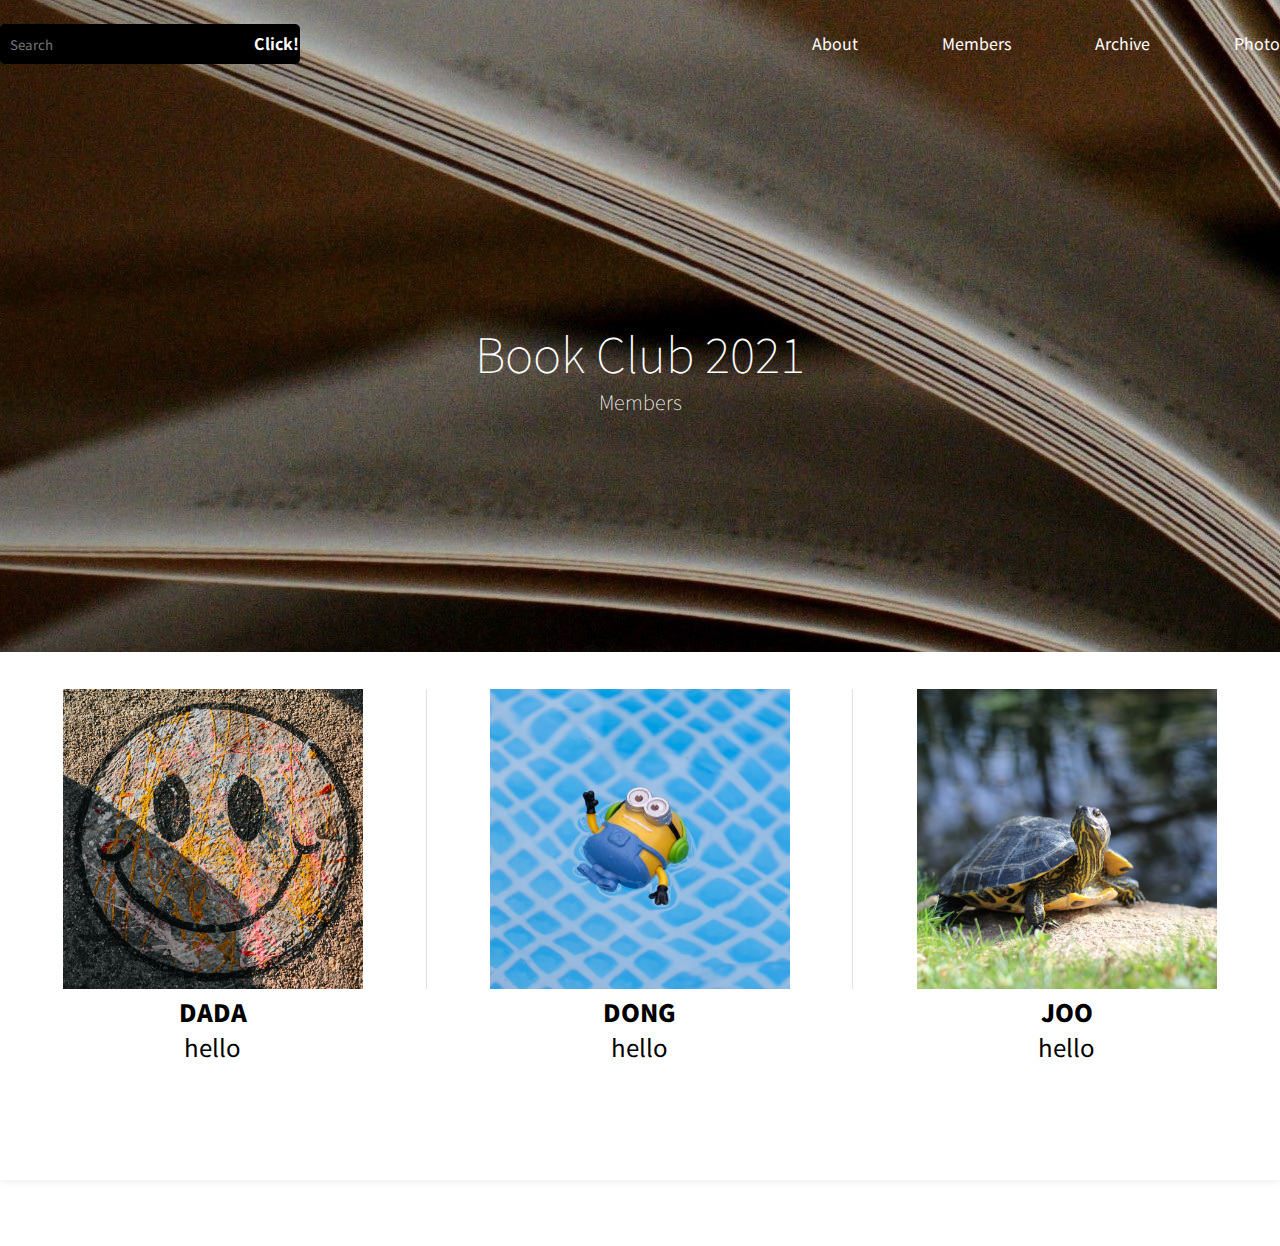
==== Members.html @ 5d3c6af9 "Add files via upload" ====
<!doctype html>
<html>
<head>
    <link href="https://fonts.googleapis.com/css2?family=Noto+Sans+KR:wght@100&display=swap" rel="stylesheet">
    <link rel="stylesheet" type="text/css" href="style.css">
    <title>Book Club 2021-Members</title>
    <meta charset="utf-8">
</head>

<body>
    <div class="wrap">
        <div class="intro_bg">
            <div class="header">
                <div class="searchArea">
                    <form>
                        <input type="search" placeholder="Search">
                        <span>Click!</span>
                    </form>
                </div>
                <ul class="nav">
                    <li><a href="About.html"> About</a></li>
                    <li><a href="Members.html"> Members</a></li>
                    <li><a href="Archive.html"> Archive</a></li>
                    <li><a href="Photo.html"> Photo</a></li><br>
                </ul>
            </div>
            <div class="intro_text">
                <h1><a href="index.html">Book Club 2021</a></h1>
                <h4>Members</h4>            
            </div>  
        </div>
        <!--intro end-->
        <ul class="amount3">
            <li>
                <div>
                    <div><img src="smile.jpg" width="300"></div>
                    <div><h2><strong>DADA</strong></h2></div>
                    <div class="contents2">hello</div>
                </div>
            </li>
            <li>
                <div>
                    <div><img src="minions.jpg" width="300"></div>
                    <div><h2><strong>DONG</strong></h2></div>
                    <div class="contents2">hello</div>
                </div>
            </li>
            <li>
                <div>
                    <div><img src="turtle.jpg" width="300"></div>
                    <div><h2><strong>JOO</strong></h2></div>
                    <div class="contents2">hello</div>
                </div>
            </li>
        </ul>
    </div>
    
    <!-- <table>
        <thread>
            <tr>
                <th></th>
                <th></th>
                <th></th>
            </tr>
        </thread>
        <tbody>
            <tr>
                <td><img src="smile.jpg" width="300"></td>
                <td><img src="minions.jpg" width="300"></td>
                <td><img src="turtle.jpg" width="300"></td>
            </tr>
            <tr>
                <td><strong>DADA</strong></td>
                <td><strong>DONG</strong></td>
                <td><strong>JOO</strong></td>
            </tr>
        </tbody>
    </table> -->
</body>
</html>
---- style.css ----
*{
    font-family: 'Noto Sans KR', sans-serif;
    text-decoration: none;
    color: black;
    list-style: none;
    border-collapse:collapse;
    margin:0px;
    padding:0px;

}

h1{
    font-size: 48px;
    font-weight: 100;
}

h4{
    font-size: 20px;
    font-weight: lighter;
}

.h4_bold{
    font-size: 18px;
    font-weight: bold;
}

.contents2{
    font-size:24px;
}

.contents3{
    font-size: 14px;
    font-weight: 100;
}
.intro_bg{
    background-image:url("image/intro.png");
    width:100%;
    height:718px;
}

.header{
    display: flex;
    width:1280px;
    margin: auto;
    height: 86px;
}

.searchArea{
    width:300px;
    height:40px;
    background: rgba(0,0,0,5);
    border-radius:5px;
    margin-top: 24px;
}

.searchArea > form > input{
    border:none;
    width: 250px;
    height: 40px;
    background: rgba(0,0,0,0);
    color:#fff;
    padding-left:10px;
}

.searchArea > form > span{
    width: 50px;
    color: #fff;
    font-weight:bold;
    cursor: pointer;
}
.nav{
    display:flex;
    justify-content:flex-end;
    width: 980px;
    line-height: 86px;
}

.nav>li{
    margin-left:84px;
}

.nav >li >a{
    color: #fff;
}

.amount{
    position: relative;
    top: -66px;
    display: flex;
    width: 1280px;
    background: #fff;
    margin: auto;
    box-shadow: 0px 0px 10px rgba(0,0,0,0.1);
}


.amount > li {
    flex:1;
    height: 132px;
    background: #fff;
}

.amount > li > div{
    text-align: center;
    height: 57px;
    margin-top:37px ;
}

.amount > li:not(:last-child) >div {
    border-right:1px solid #E1E1E1;
}

.amount3{
    position: relative;
    top: -66px;
    display: flex;
    width: 1280px;
    background: #fff;
    margin: auto;
    box-shadow: 0px 0px 10px rgba(0,0,0,0.1);
}


.amount3 > li {
    flex:1;
    height: 528px;
    background: #fff;
}

.amount3 > li > div{
    text-align: center;
    height: 300px;
    margin-top:37px ;
}

.amount3 > li:not(:last-child) >div {
    border-right:1px solid #E1E1E1;
}


.intro_text{
    width: 100%;
    margin: 231px auto 231px auto;
    text-align: center;
}
.intro_text > h1 > a{
    color: #fff;
}
.intro_text > h4{
    color: #fff;
}

/* main_text0 */

.main_text0{
    width: 100%;
    height: 1000px;
    margin-top: -132px;
    background: #f1f2f3;

}

.main_text0 > h1{
    padding-top: 116px;
    text-align: center;
}

.main_text0 >div> h4{
    text-align: center;
}

.bookcovers{
    display: flex;
    width: 1280px;
    height: 604px;
    margin: auto;
}

.bookcovers > li{
    flex: 1;
    height:604px ;
    margin-top:49px;
    background: white;
    text-align: center;
}

.bookcovers > li> .icon_img{
    margin-top: 36px ;
    margin-bottom: 10px;
}

.bookcovers > li:not(:last-child){
    margin-right: 20px;
}

.bookcovers .contents3{
    width: 240px;
    margin: auto;
    letter-spacing: -1px;
}

.more{
    width: 100px;
    height: 30px;
    background: burlywood;
    color:black;
    font-size: 12px;
    line-height: 30px;
    margin: 10px auto ;
}

/* main_text1 */

.main_text1{
    width: 100%;
    height: 659px;
}
.main_text1 > h1{
    padding-top: 50px;
    text-align: center;
}

.main_text1 > div > h4{
    text-align: center;
}

.whoarewe{
    width: 1280px;
    display: flex;
    margin: 49px auto;
    height: 427px;
}

.whoarewe > .contents2{
    padding: 20px;
}

.whoarewe > .contents2 > h4{
    margin-bottom: 27px;
}

.main_text3{
    width: 100%;
    height: 150px;
    margin-top: -132px;
    background: #f1f2f3;

}

.main_text3 > h1{
    padding-top: 20px;
    text-align: center;
}

.main_text3 >div> h4{
    text-align: center;
}
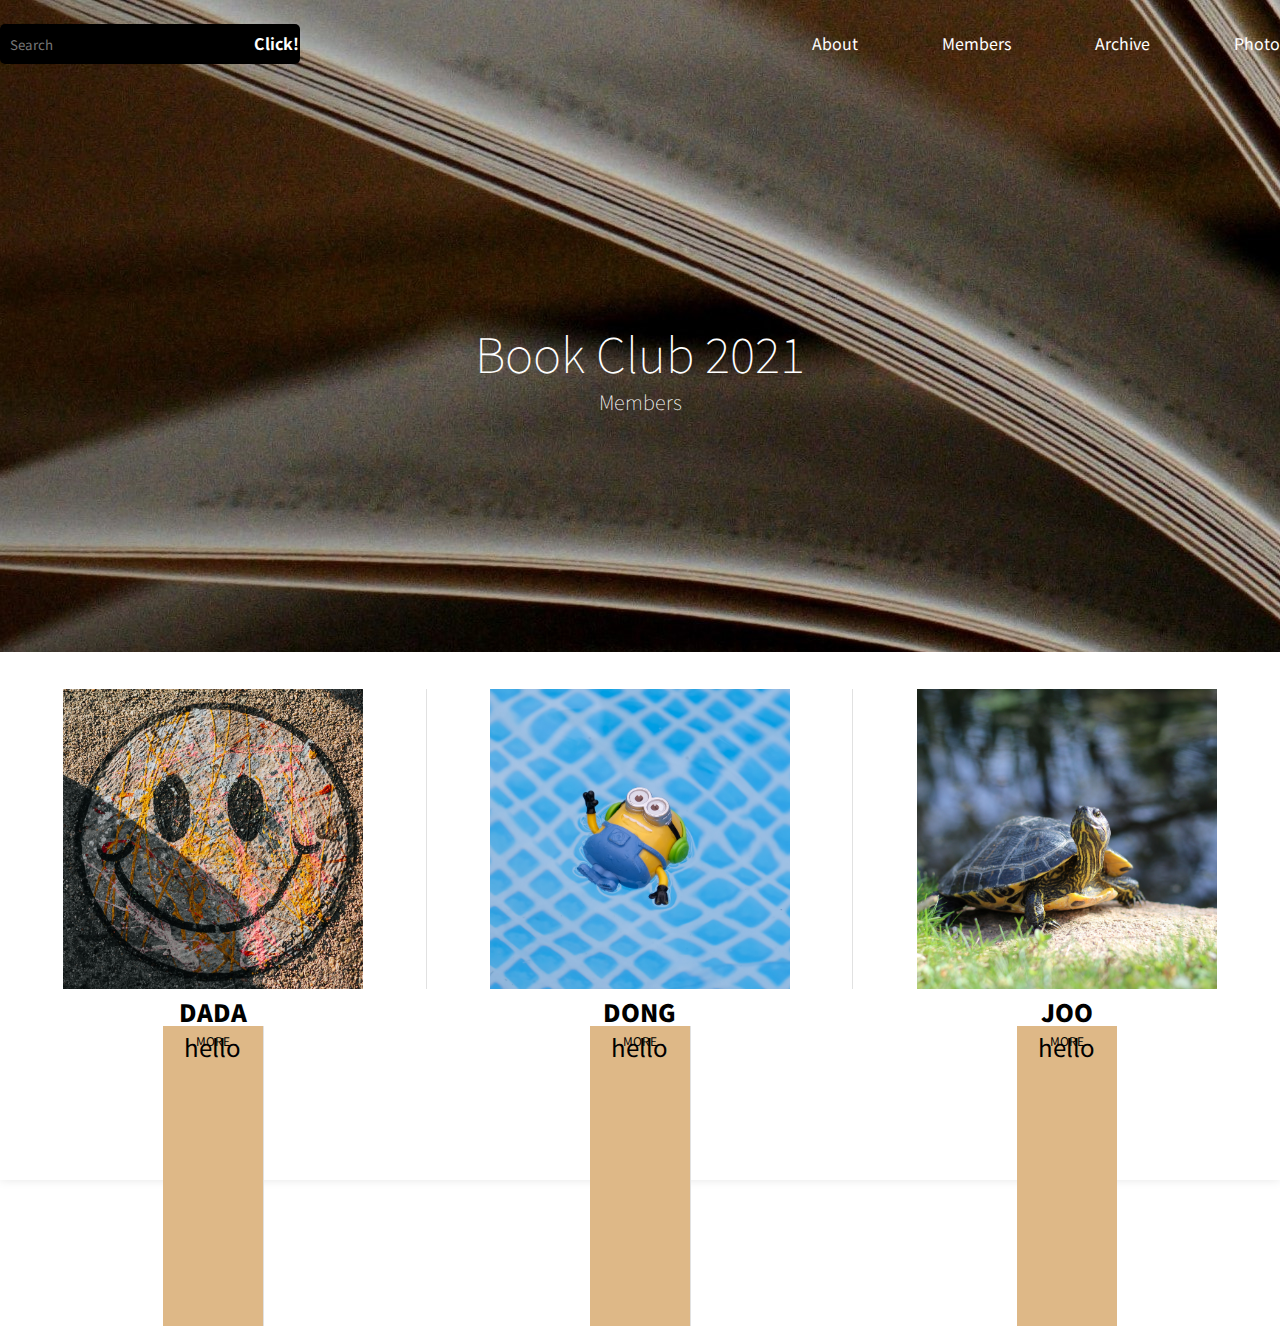
==== commit b9a70275: "Update Members.html" ====
--- a/Members.html
+++ b/Members.html
@@ -37,6 +37,9 @@
                     <div><h2><strong>DADA</strong></h2></div>
                     <div class="contents2">hello</div>
                 </div>
+                <div class="more">
+                        MORE
+                </div>
             </li>
             <li>
                 <div>
@@ -44,12 +47,19 @@
                     <div><h2><strong>DONG</strong></h2></div>
                     <div class="contents2">hello</div>
                 </div>
+                <div class="more">
+                        MORE
+                    <link href="https://blog.naver.com/dh_0114">
+                </div>
             </li>
             <li>
                 <div>
                     <div><img src="turtle.jpg" width="300"></div>
                     <div><h2><strong>JOO</strong></h2></div>
                     <div class="contents2">hello</div>
+                </div>
+                <div class="more">
+                        MORE
                 </div>
             </li>
         </ul>
@@ -77,4 +87,4 @@
         </tbody>
     </table> -->
 </body>
-</html>+</html>
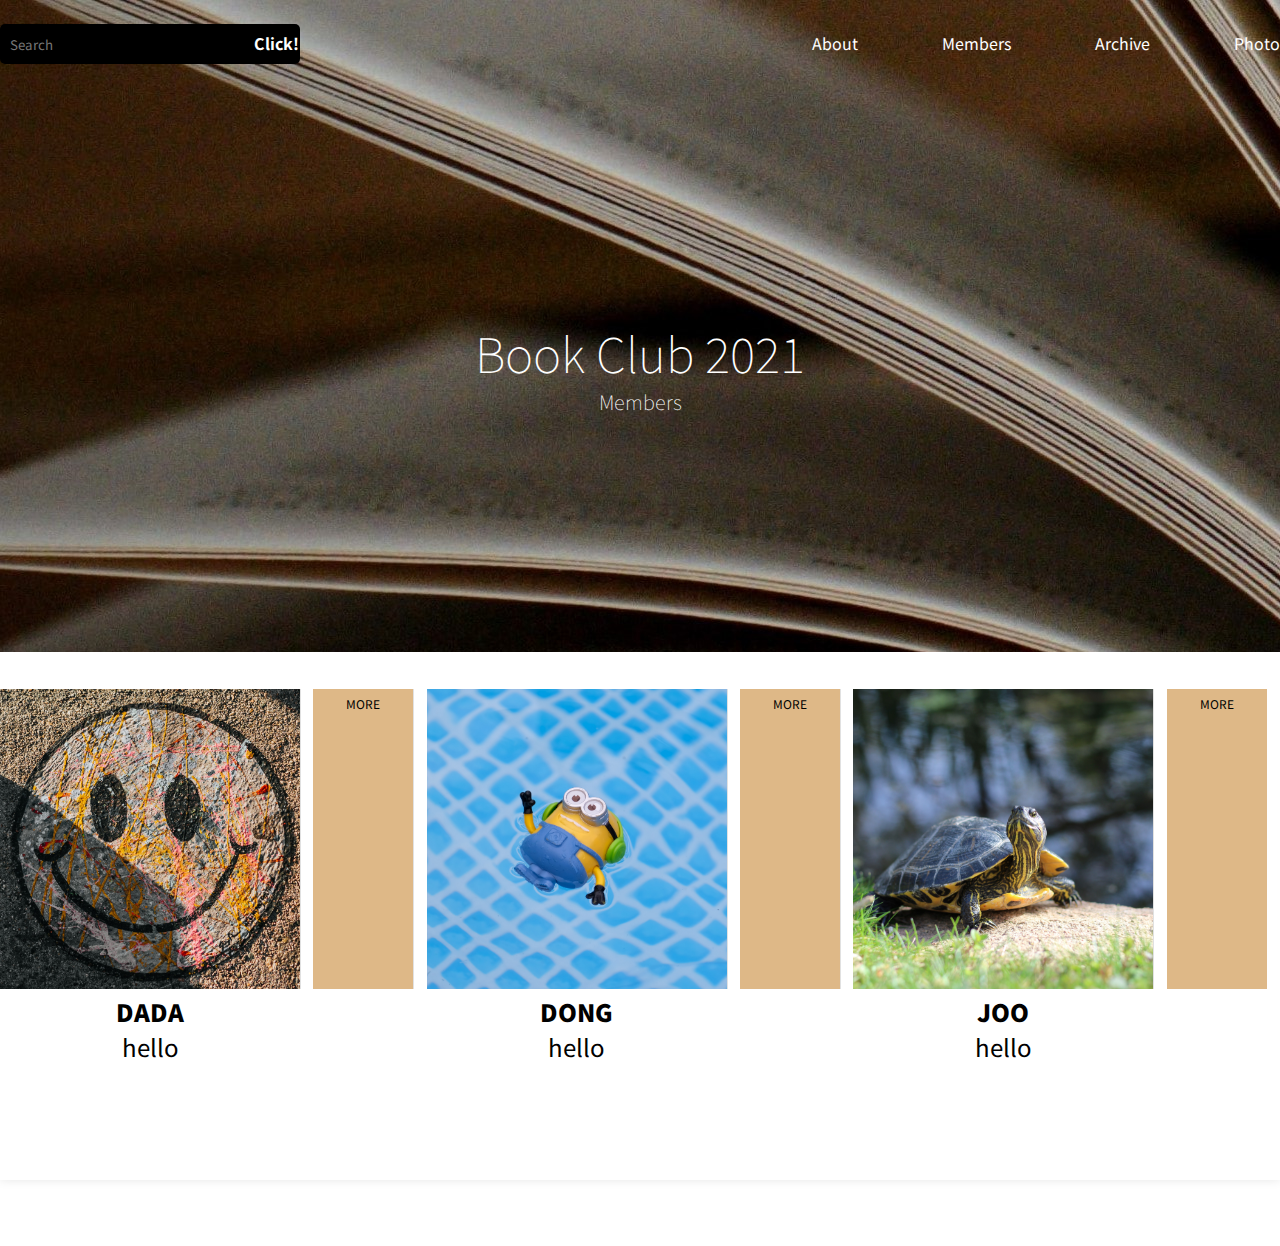
==== commit 05d65ddb: "Update Members.html" ====
--- a/Members.html
+++ b/Members.html
@@ -37,8 +37,11 @@
                     <div><h2><strong>DADA</strong></h2></div>
                     <div class="contents2">hello</div>
                 </div>
+            </li>
+            <li>
                 <div class="more">
                         MORE
+                    <link href="https://blog.naver.com/dh_0114">
                 </div>
             </li>
             <li>
@@ -47,6 +50,8 @@
                     <div><h2><strong>DONG</strong></h2></div>
                     <div class="contents2">hello</div>
                 </div>
+            </li>
+            <li>
                 <div class="more">
                         MORE
                     <link href="https://blog.naver.com/dh_0114">
@@ -58,6 +63,8 @@
                     <div><h2><strong>JOO</strong></h2></div>
                     <div class="contents2">hello</div>
                 </div>
+            </li>
+            <li>
                 <div class="more">
                         MORE
                 </div>
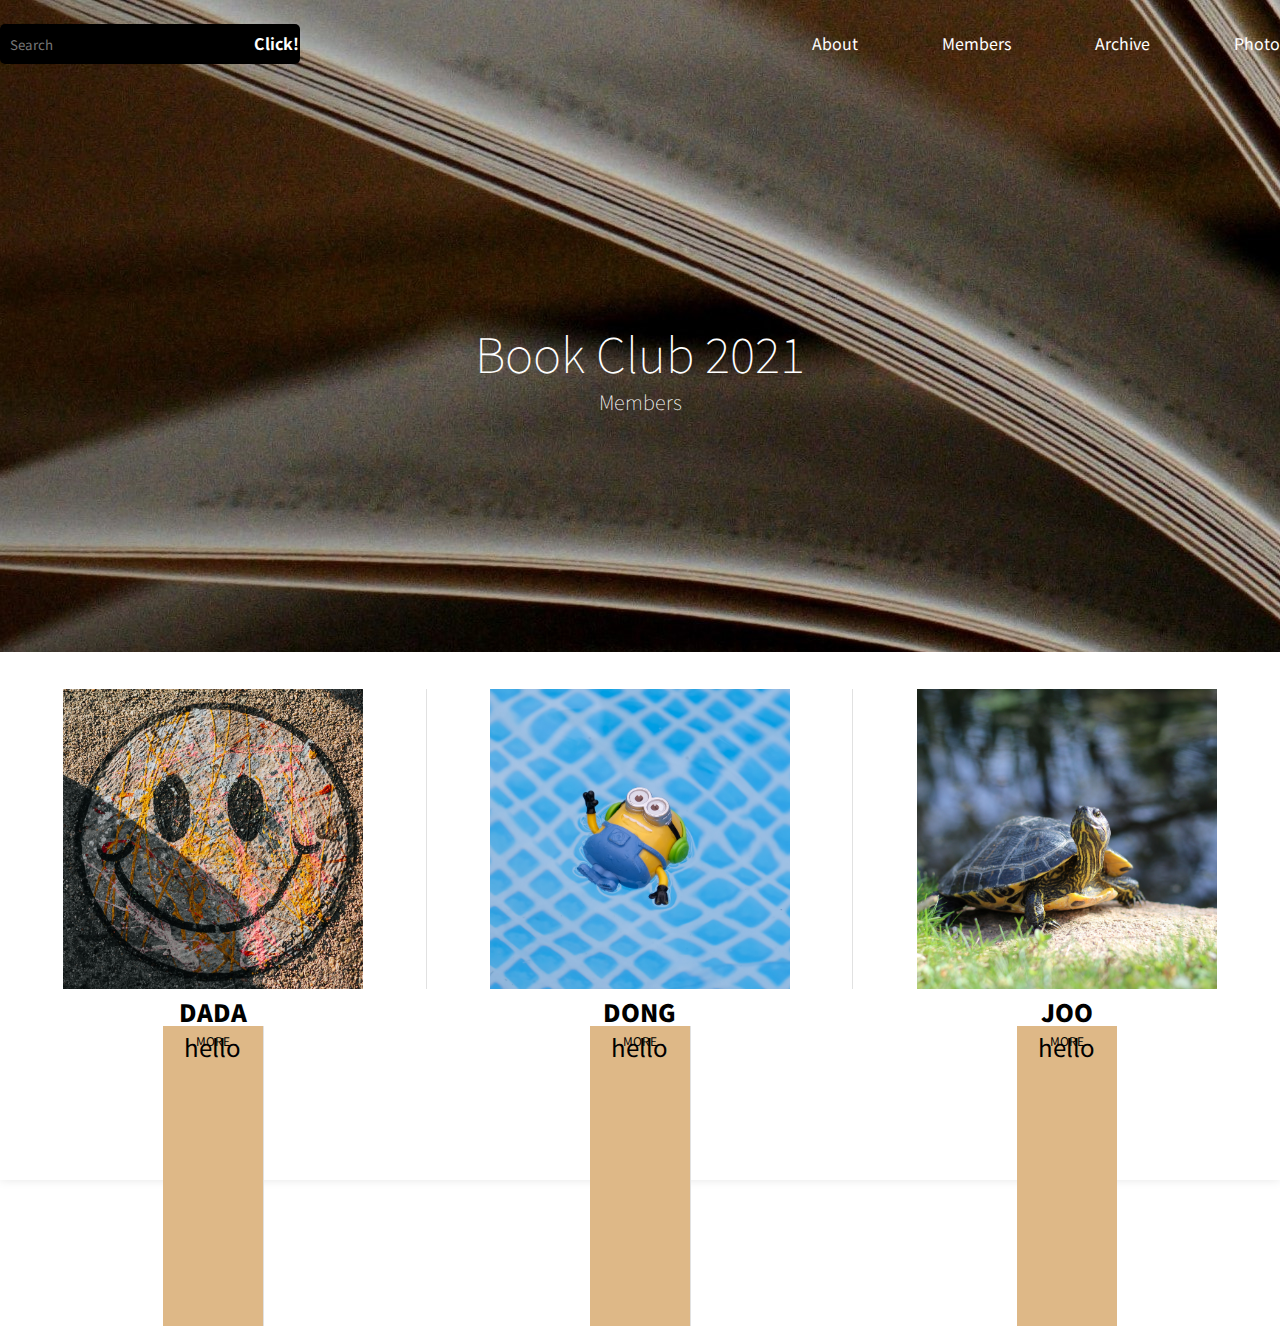
==== commit f7d74f1f: "Update Members.html" ====
--- a/Members.html
+++ b/Members.html
@@ -37,8 +37,6 @@
                     <div><h2><strong>DADA</strong></h2></div>
                     <div class="contents2">hello</div>
                 </div>
-            </li>
-            <li>
                 <div class="more">
                         MORE
                     <link href="https://blog.naver.com/dh_0114">
@@ -50,8 +48,6 @@
                     <div><h2><strong>DONG</strong></h2></div>
                     <div class="contents2">hello</div>
                 </div>
-            </li>
-            <li>
                 <div class="more">
                         MORE
                     <link href="https://blog.naver.com/dh_0114">
@@ -63,8 +59,6 @@
                     <div><h2><strong>JOO</strong></h2></div>
                     <div class="contents2">hello</div>
                 </div>
-            </li>
-            <li>
                 <div class="more">
                         MORE
                 </div>
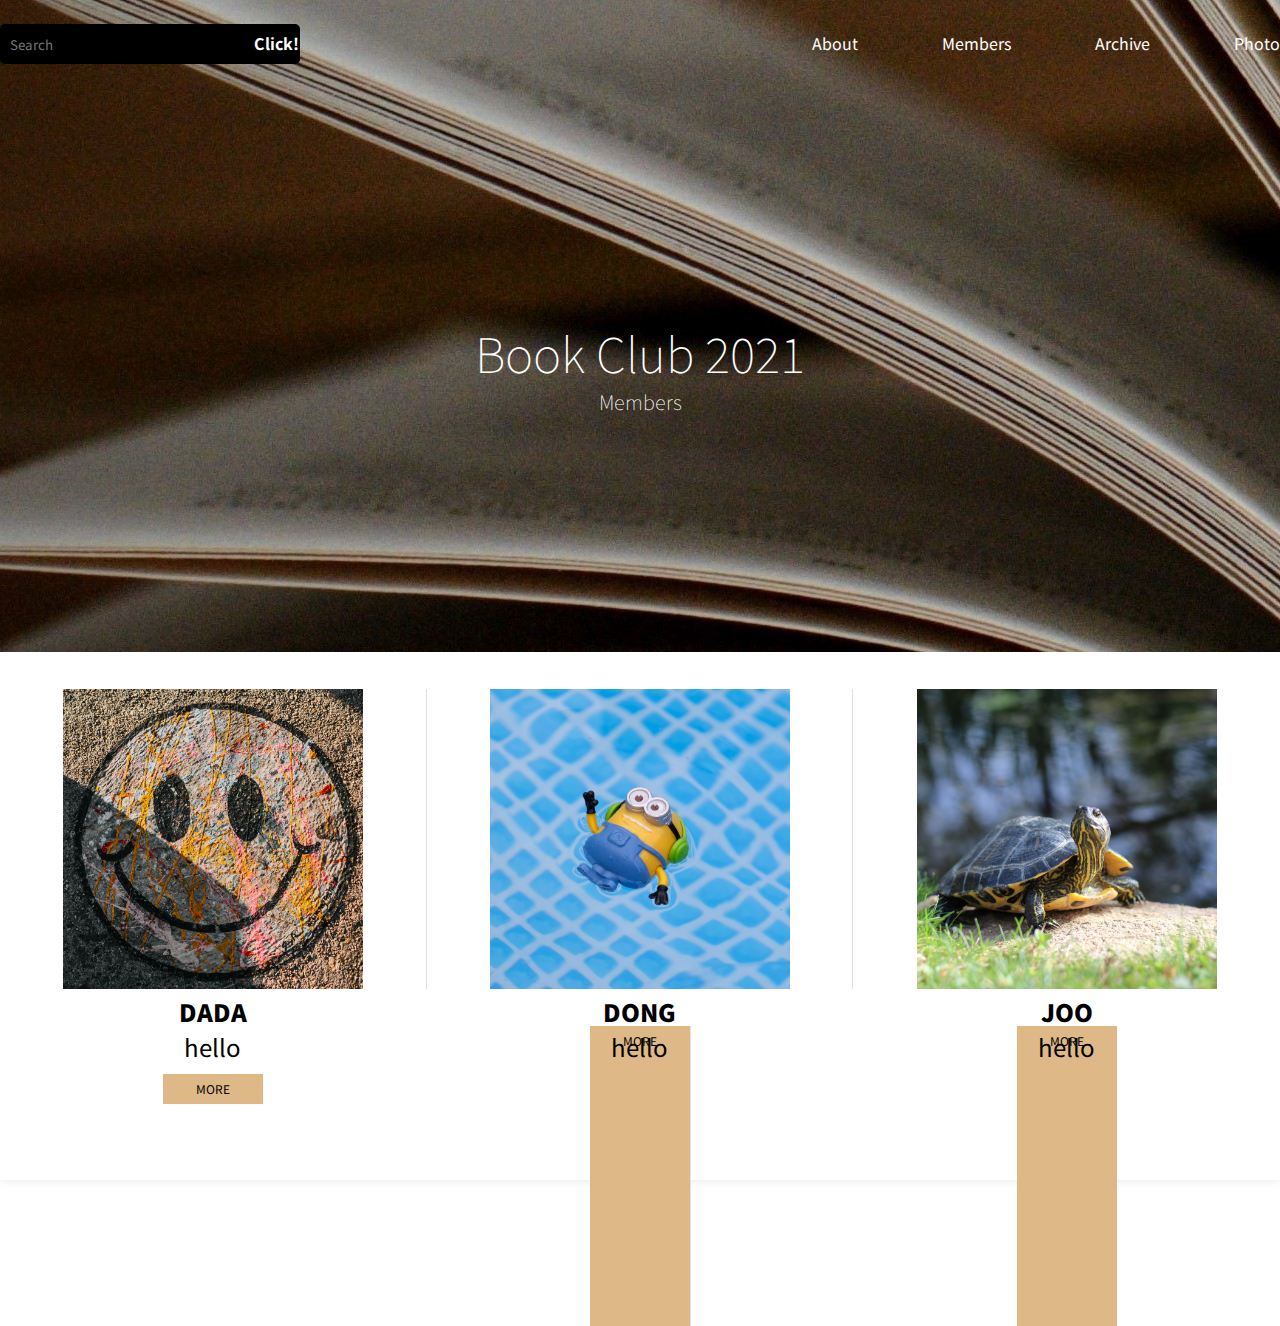
==== commit 099cfb53: "Update Members.html" ====
--- a/Members.html
+++ b/Members.html
@@ -36,10 +36,9 @@
                     <div><img src="smile.jpg" width="300"></div>
                     <div><h2><strong>DADA</strong></h2></div>
                     <div class="contents2">hello</div>
-                </div>
-                <div class="more">
+                    <div class="more">
                         MORE
-                    <link href="https://blog.naver.com/dh_0114">
+                       <link href="https://blog.naver.com/dh_0114">
                 </div>
             </li>
             <li>
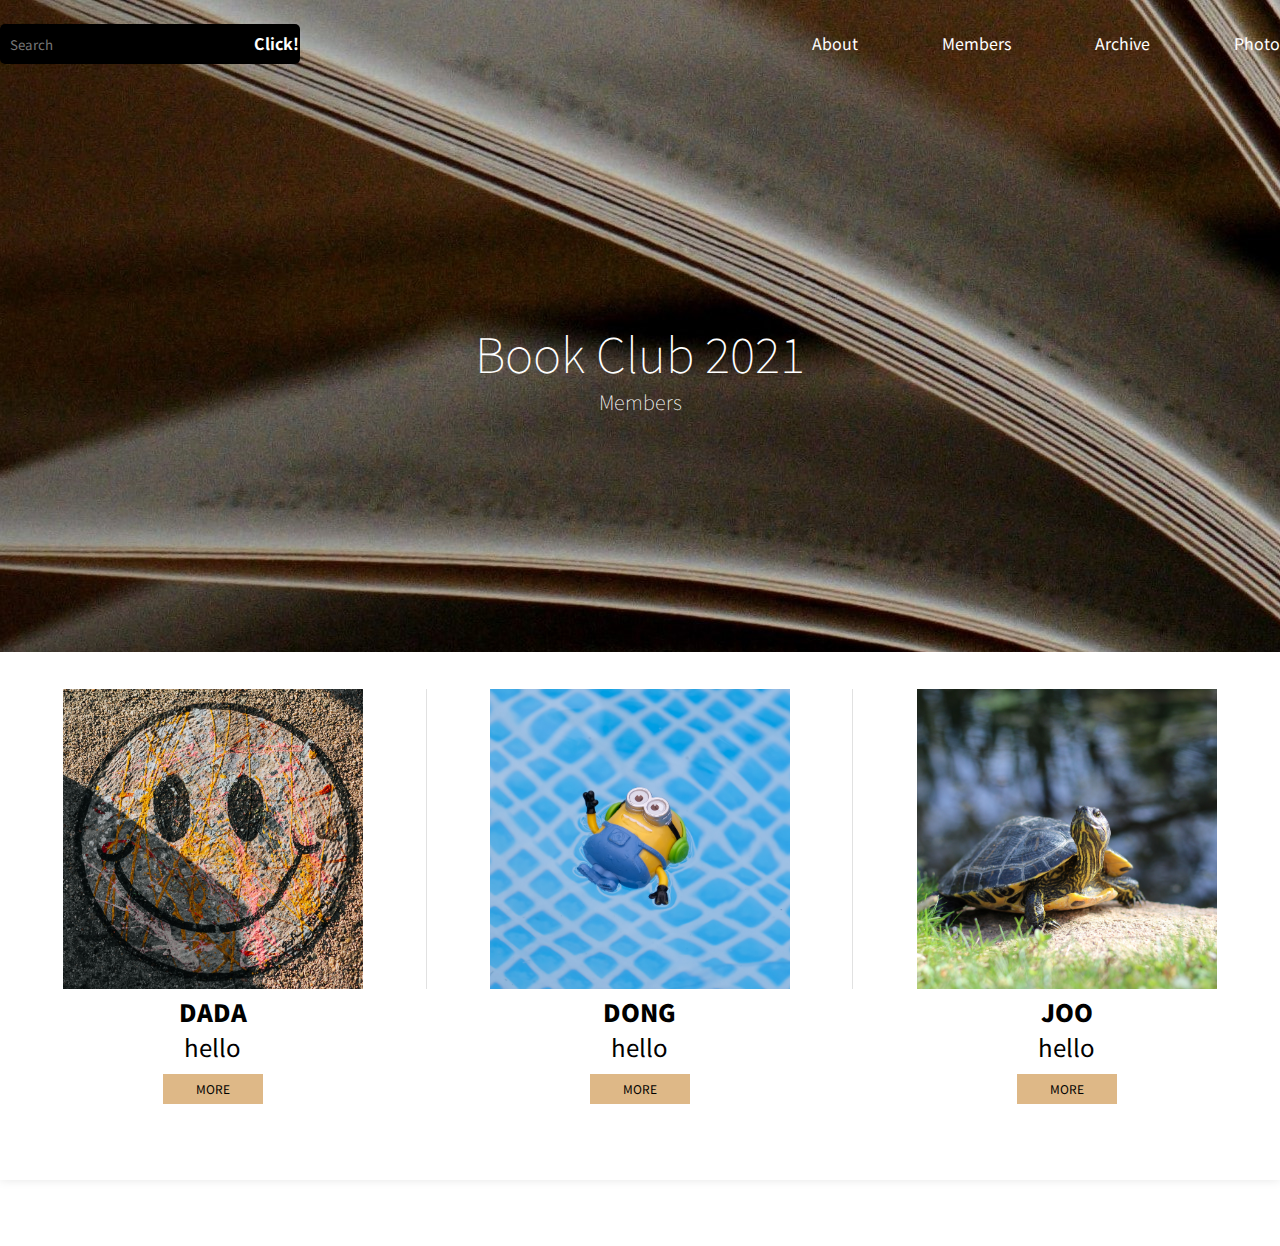
==== commit 933daba5: "Update Members.html" ====
--- a/Members.html
+++ b/Members.html
@@ -46,10 +46,9 @@
                     <div><img src="minions.jpg" width="300"></div>
                     <div><h2><strong>DONG</strong></h2></div>
                     <div class="contents2">hello</div>
-                </div>
-                <div class="more">
+                    <div class="more">
                         MORE
-                    <link href="https://blog.naver.com/dh_0114">
+                        <link href="https://blog.naver.com/dh_0114">
                 </div>
             </li>
             <li>
@@ -57,8 +56,7 @@
                     <div><img src="turtle.jpg" width="300"></div>
                     <div><h2><strong>JOO</strong></h2></div>
                     <div class="contents2">hello</div>
-                </div>
-                <div class="more">
+                    <div class="more">
                         MORE
                 </div>
             </li>
